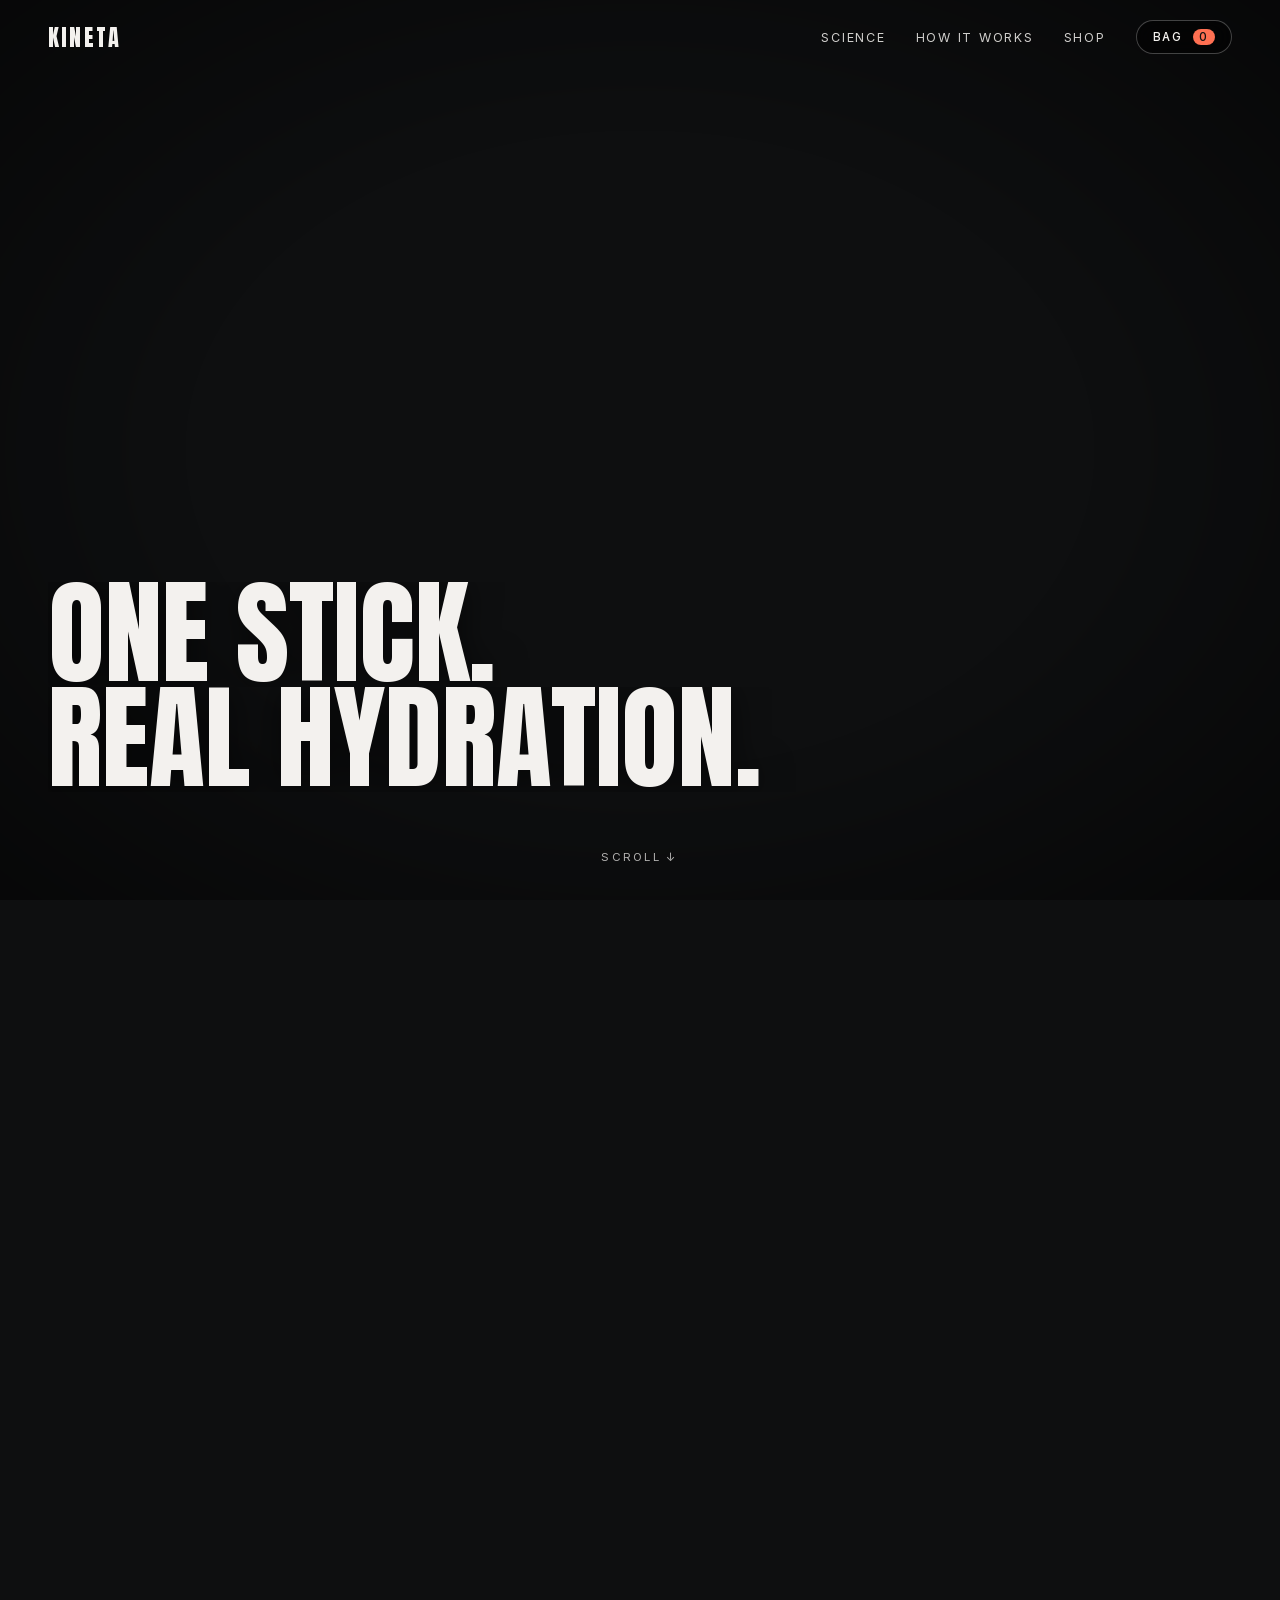
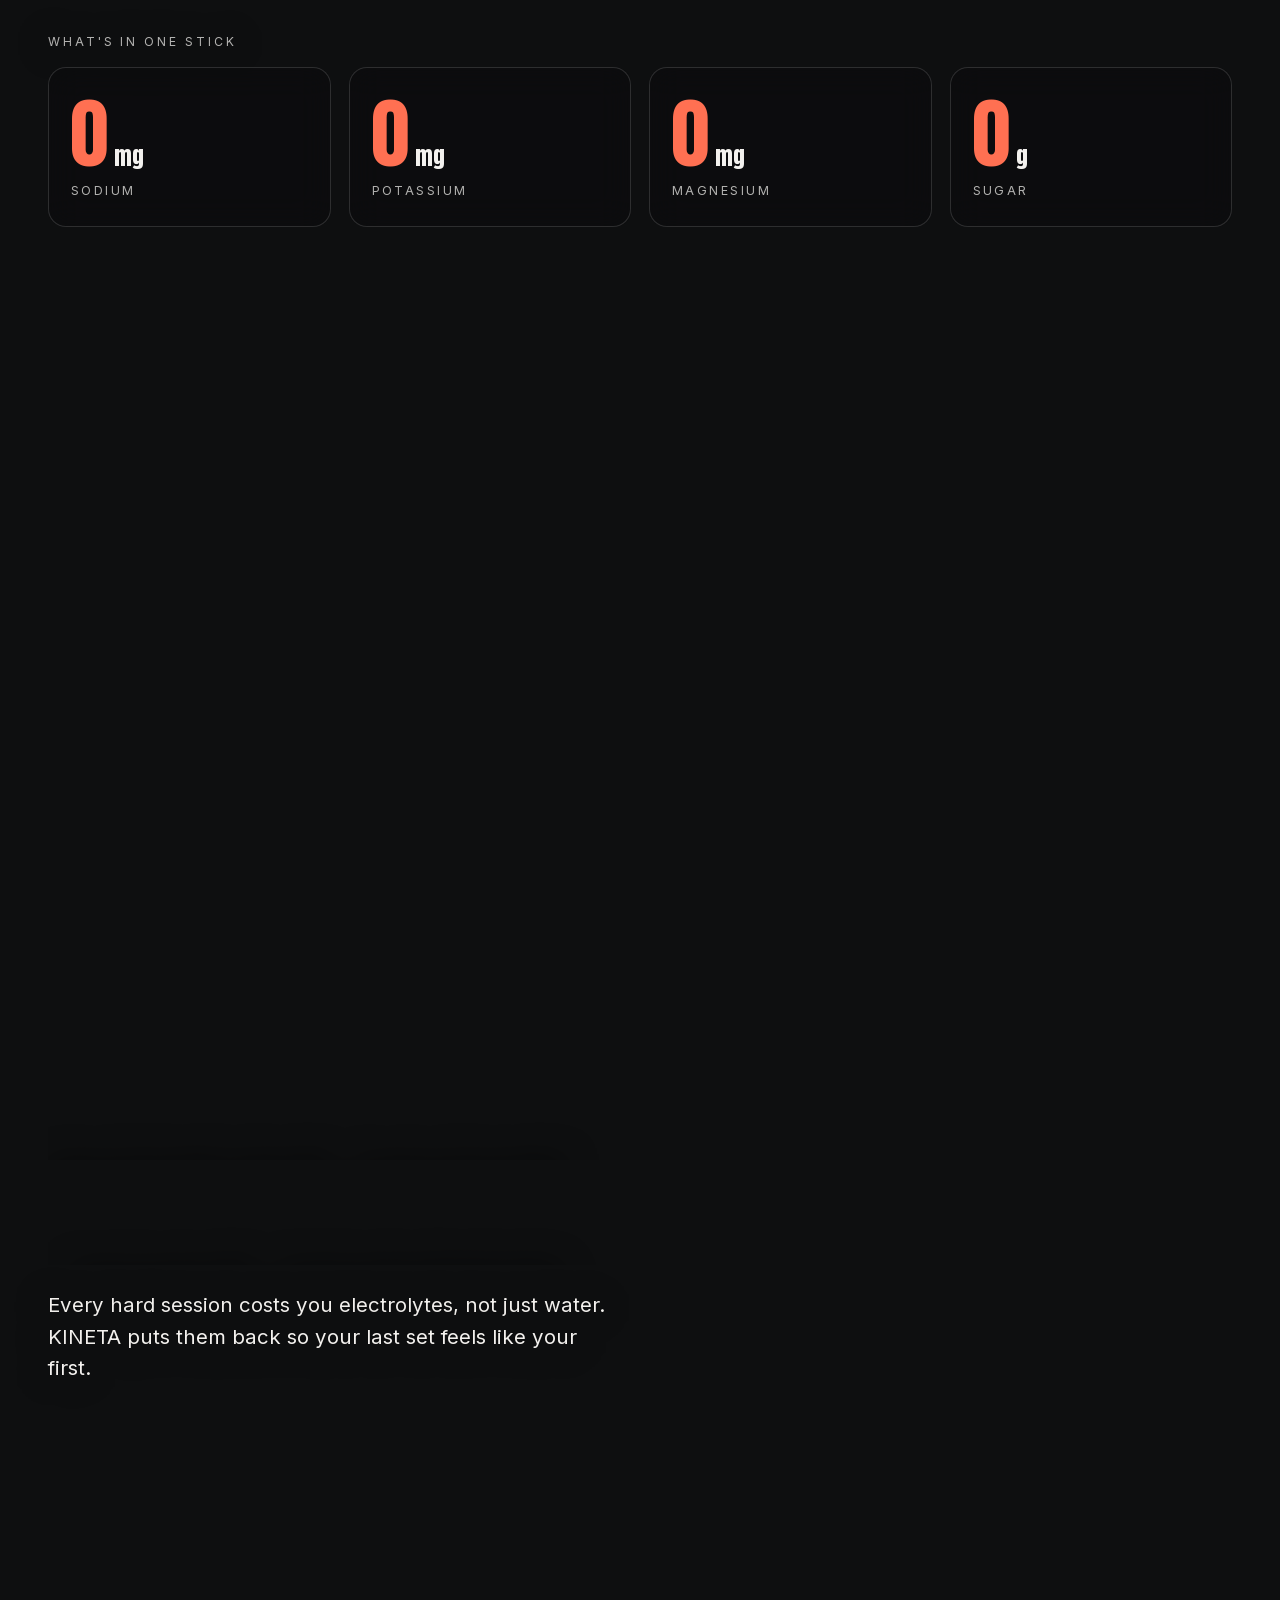
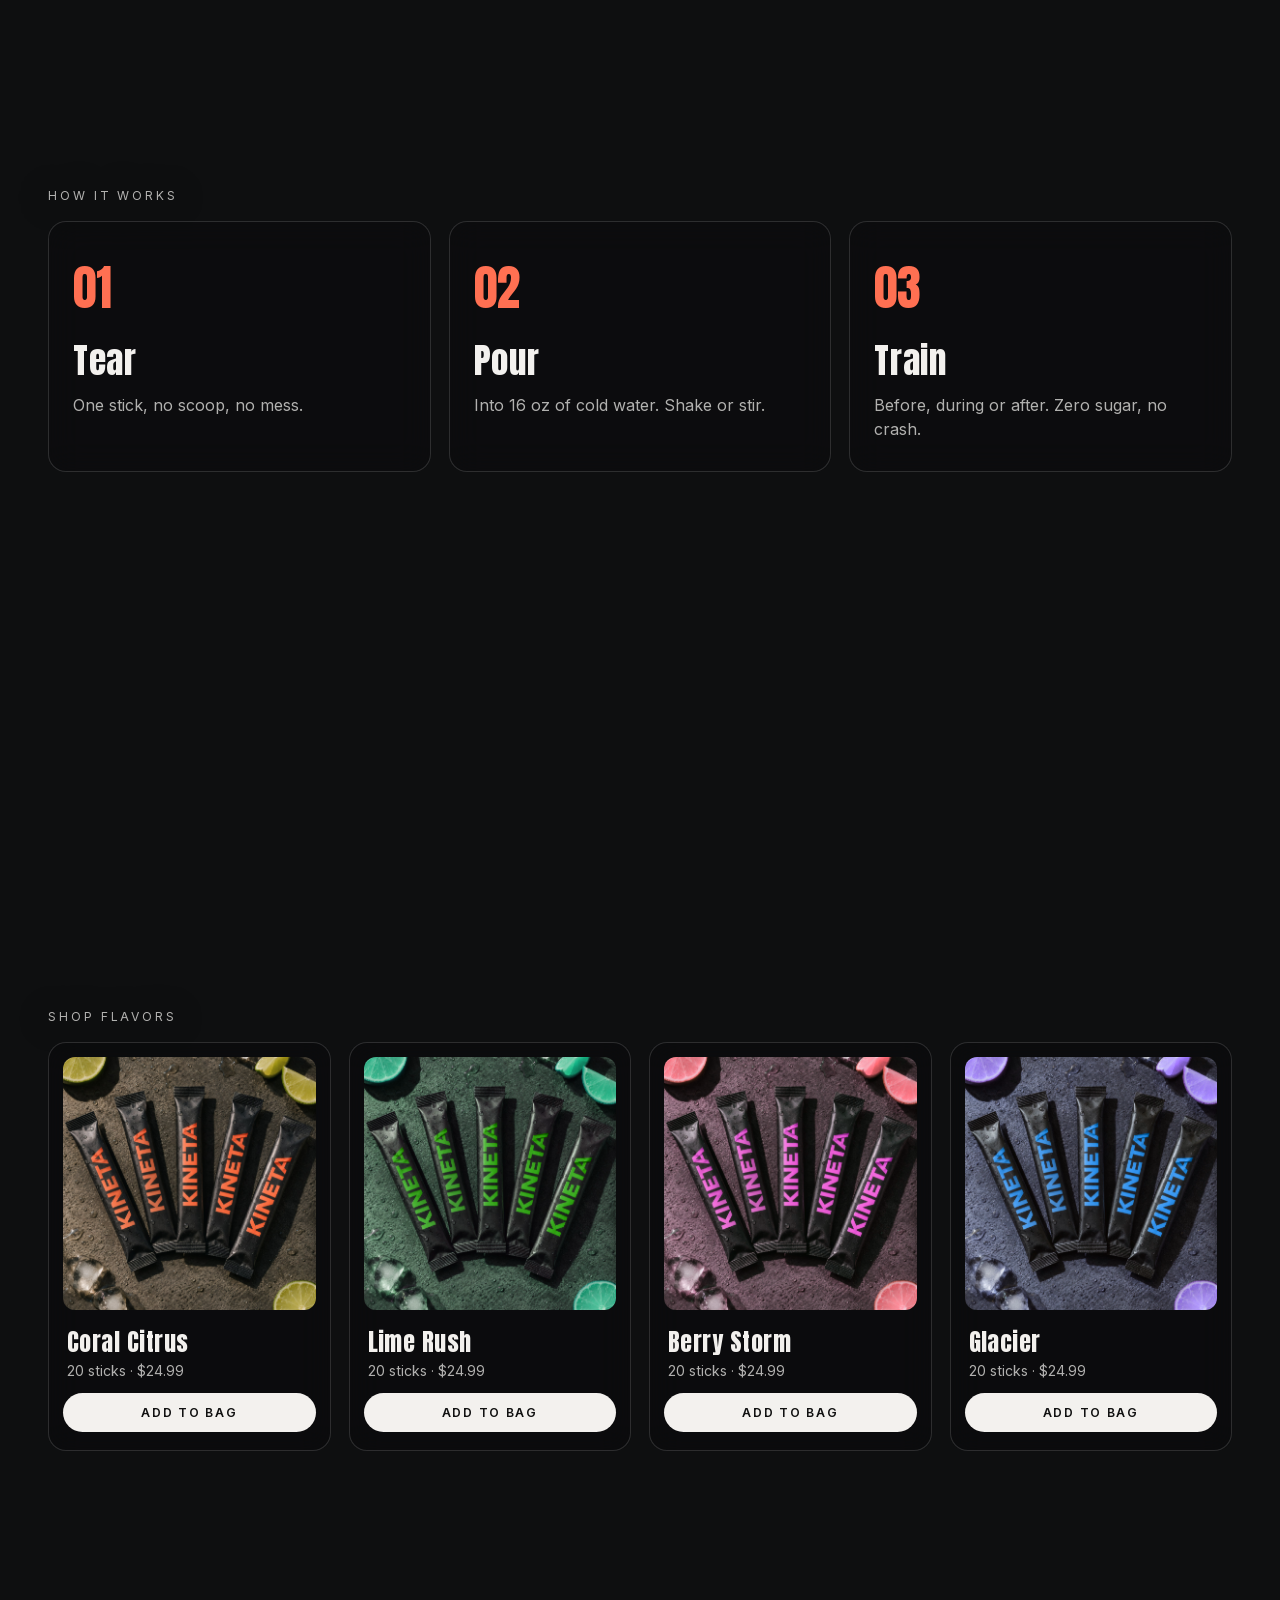
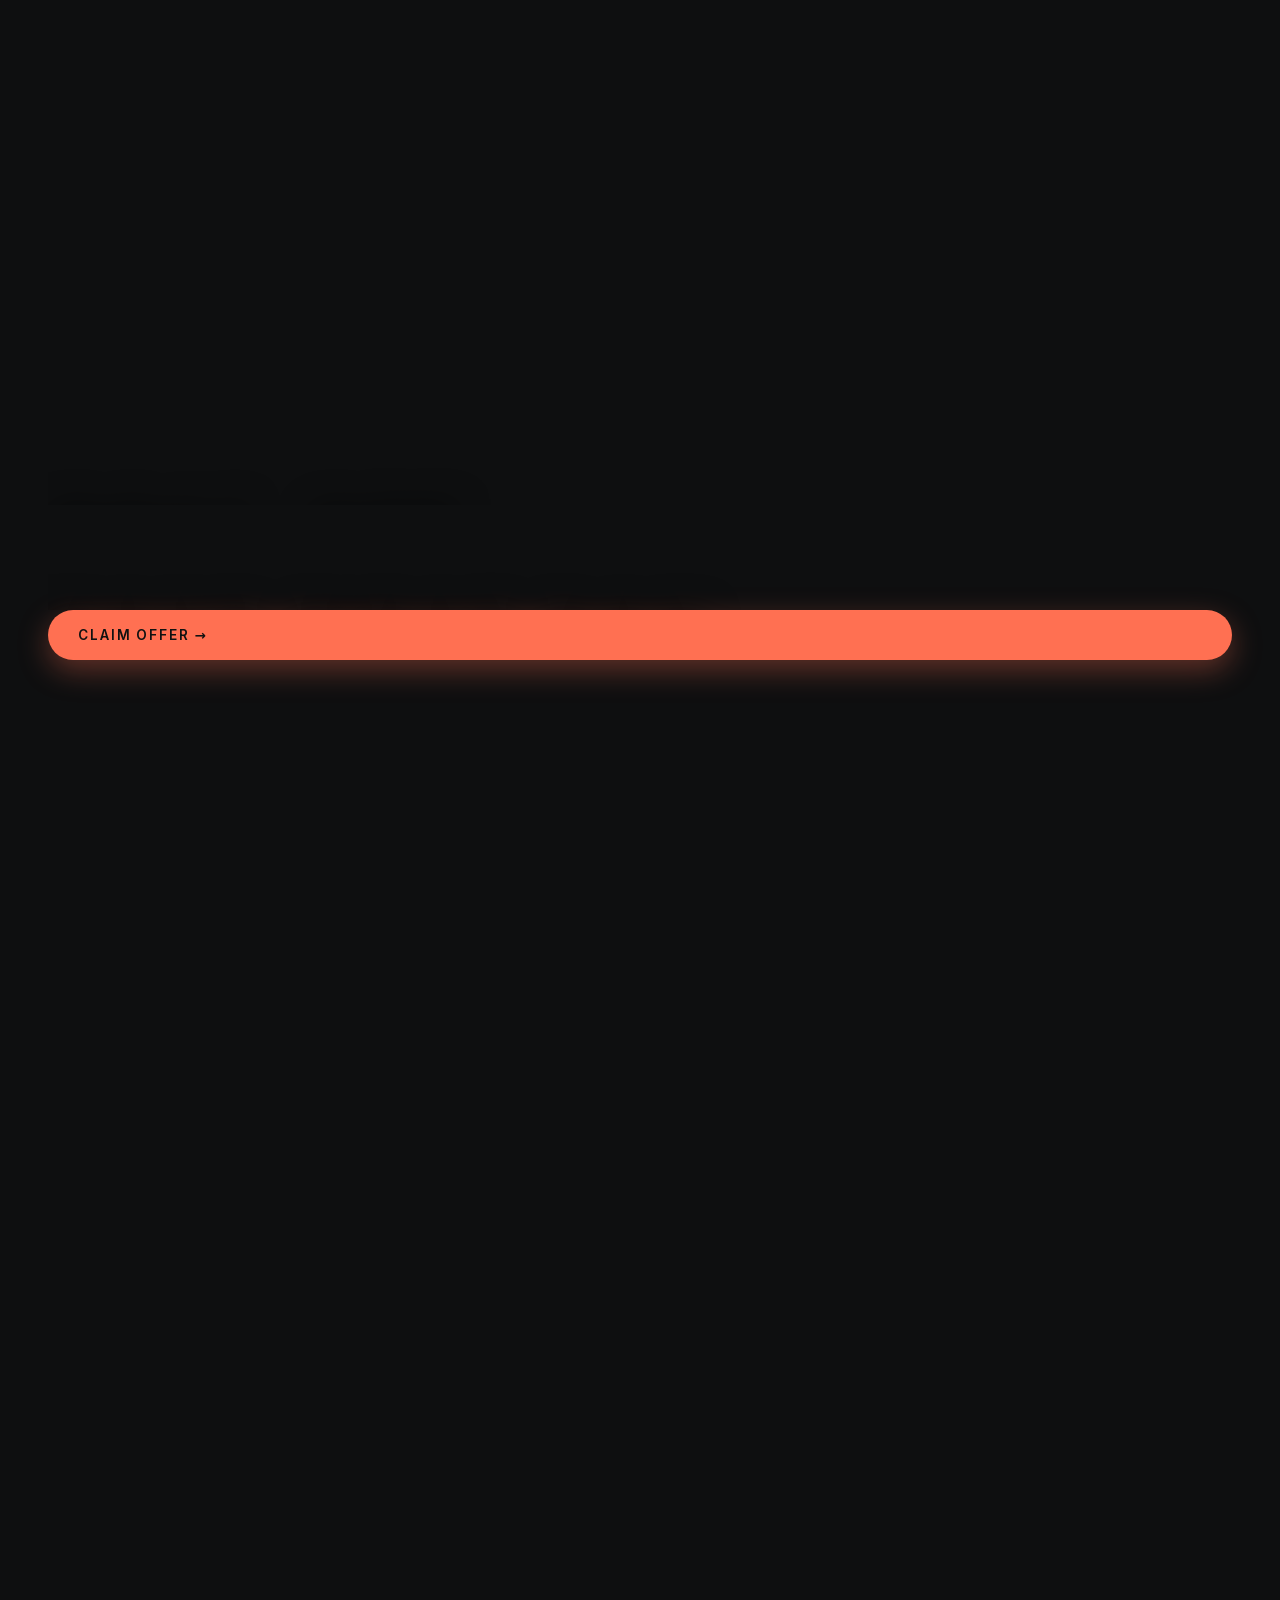
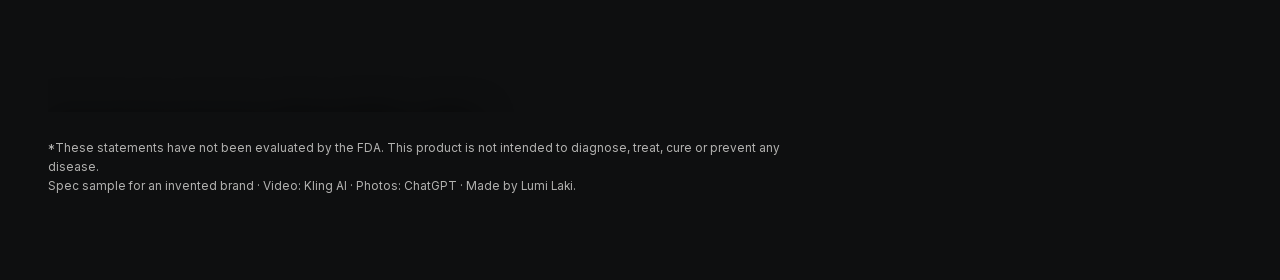
==== kineta/index.html @ 2005439d "Portafolio Lumi Laki 2026-11-08" ====
<!doctype html>
<html lang="en">
<head>
<meta charset="utf-8">
<meta name="viewport" content="width=device-width, initial-scale=1">
<title>KINETA · Electrolyte Drink Mix · Zero Sugar</title>
<meta name="description" content="KINETA electrolyte drink mix: sodium, potassium and magnesium, zero sugar. Spec landing page for an invented brand.">
<meta name="theme-color" content="#0e0f10">
<link rel="stylesheet" href="css/fonts.css">
<link rel="stylesheet" href="css/k.css?v=7">
</head>
<body>
<div id="intro"><div class="logo-rev"><span>KINETA</span></div></div>
<canvas id="fondo" aria-hidden="true"></canvas>
<canvas id="polvo" aria-hidden="true"></canvas>
<video id="vid" src="video/pour-scrub-hd.mp4" muted playsinline preload="auto" aria-hidden="true"></video>
<div id="grano" aria-hidden="true"></div><div id="vineta" aria-hidden="true"></div>
<header class="nav"><a class="marca" href="#top">KINETA</a>
  <nav><a href="#science">Science</a><a href="#how">How it works</a><a href="#shop">Shop</a>
    <button type="button" class="bolsa" aria-label="Bag">Bag <span id="nb">0</span></button></nav></header>
<main>
  <section class="hero" id="top" data-video>
    <div class="pin">
      <div class="st" data-de="0" data-a=".38"><p class="k">Electrolyte drink mix · Zero sugar</p><h1 class="gig"><span class="ln"><span>STOP DRINKING</span></span><span class="ln acc"><span>PLAIN WATER</span></span></h1></div>
      <div class="st" data-de=".42" data-a=".78"><h2 class="gig m"><span class="ln"><span>ONE STICK.</span></span><span class="ln"><span>REAL HYDRATION.</span></span></h2></div>
      <div class="st" data-de=".82" data-a="1.01"><p class="lede">Sodium, potassium and magnesium to replace what you sweat out. Mixes in seconds.</p><a class="boton" href="#shop">Shop now →</a></div>
      <div class="scroll">Scroll ↓</div>
    </div>
  </section>
  <section class="plano" id="science" data-bg="img/k_glass.jpg" data-pos="right" data-fx="0.45" data-fy="0.45">
    <p class="k rev">What's in one stick</p>
    <div class="cifras">
      <div class="cifra rev"><b data-n="500">0</b><span>mg</span><i>Sodium</i></div>
      <div class="cifra rev"><b data-n="200">0</b><span>mg</span><i>Potassium</i></div>
      <div class="cifra rev"><b data-n="60">0</b><span>mg</span><i>Magnesium</i></div>
      <div class="cifra rev"><b data-n="0">0</b><span>g</span><i>Sugar</i></div>
    </div></section>
  <section class="plano abajo" data-bg="img/k_sweat.jpg" data-pos="right" data-fx="0.6" data-fy="0.45">
    <h2 class="gig m rev"><span class="ln"><span>SWEAT ISN'T</span></span><span class="ln acc"><span>JUST WATER</span></span></h2>
    <p class="lede rev">Every hard session costs you electrolytes, not just water. KINETA puts them back so your last set feels like your first.</p></section>
  <section class="plano" id="how" data-bg="img/k_gym.jpg" data-pos="right" data-fx="0.5" data-fy="0.62">
    <p class="k rev">How it works</p>
    <ol class="pasos"><li class="rev"><b>01</b><h3>Tear</h3><p>One stick, no scoop, no mess.</p></li>
      <li class="rev"><b>02</b><h3>Pour</h3><p>Into 16 oz of cold water. Shake or stir.</p></li>
      <li class="rev"><b>03</b><h3>Train</h3><p>Before, during or after. Zero sugar, no crash.</p></li></ol></section>
  <section class="plano" id="shop" data-bg="img/k_sticks.jpg" data-pos="center" data-fx="0.5" data-fy="0.5">
    <p class="k rev">Shop flavors</p>
    <div class="grid">
      <article class="card rev" style="--h:0deg"><div class="ph"><img src="img/k_sticks.jpg" alt="KINETA Coral Citrus sticks"></div><h3>Coral Citrus</h3><p>20 sticks · $24.99</p><button type="button" class="add">Add to bag</button></article>
      <article class="card rev" style="--h:95deg"><div class="ph"><img src="img/k_sticks.jpg" alt="KINETA Lime Rush sticks"></div><h3>Lime Rush</h3><p>20 sticks · $24.99</p><button type="button" class="add">Add to bag</button></article>
      <article class="card rev" style="--h:290deg"><div class="ph"><img src="img/k_sticks.jpg" alt="KINETA Berry Storm sticks"></div><h3>Berry Storm</h3><p>20 sticks · $24.99</p><button type="button" class="add">Add to bag</button></article>
      <article class="card rev" style="--h:200deg"><div class="ph"><img src="img/k_sticks.jpg" alt="KINETA Glacier sticks"></div><h3>Glacier</h3><p>20 sticks · $24.99</p><button type="button" class="add">Add to bag</button></article>
    </div></section>
  <section class="plano" data-bg="img/k_track.jpg" data-pos="right" data-fx="0.56" data-fy="0.62">
    <h2 class="gig m rev"><span class="ln"><span>20% OFF</span></span><span class="ln acc"><span>YOUR FIRST BOX</span></span></h2>
    <a class="boton rev" href="#shop">Claim offer →</a></section>
  <footer class="plano abajo" data-bg="img/k_shoes.jpg" data-pos="right" data-fx="0.62" data-fy="0.55">
    <h2 class="gig rev"><span class="ln"><span>KINETA</span></span></h2>
    <p class="legal">*These statements have not been evaluated by the FDA. This product is not intended to diagnose, treat, cure or prevent any disease.<br>Spec sample for an invented brand · Video: Kling AI · Photos: ChatGPT · Made by Lumi Laki.</p></footer>
</main>
<script src="js/k.js?v=9"></script>
<script>
/* dentro del portafolio: al llegar al final (o al inicio) el scroll sigue en la página principal */
if (window.parent !== window) addEventListener('wheel', e => {
  const fin = innerHeight + scrollY >= document.documentElement.scrollHeight - 2, ini = scrollY <= 0;
  if ((e.deltaY > 0 && fin) || (e.deltaY < 0 && ini)) parent.postMessage({kineta: 'scroll', dy: e.deltaY}, '*');
}, {passive: true});
</script>
</body>
</html>
---- kineta/css/fonts.css ----
/* Anton e Inter (SIL Open Font License 1.1), servidas desde esta misma página: sin peticiones a Google */
@font-face {
  font-family: 'Anton';
  font-style: normal;
  font-weight: 400;
  font-display: swap;
  src: url(../fonts/anton-400-latin-ext.woff2) format('woff2');
  unicode-range: U+0100-02BA, U+02BD-02C5, U+02C7-02CC, U+02CE-02D7, U+02DD-02FF, U+0304, U+0308, U+0329, U+1D00-1DBF, U+1E00-1E9F, U+1EF2-1EFF, U+2020, U+20A0-20AB, U+20AD-20C4, U+2113, U+2C60-2C7F, U+A720-A7FF;
}
@font-face {
  font-family: 'Anton';
  font-style: normal;
  font-weight: 400;
  font-display: swap;
  src: url(../fonts/anton-400-latin.woff2) format('woff2');
  unicode-range: U+0000-00FF, U+0131, U+0152-0153, U+02BB-02BC, U+02C6, U+02DA, U+02DC, U+0304, U+0308, U+0329, U+2000-206F, U+20AC, U+2122, U+2191, U+2193, U+2212, U+2215, U+FEFF, U+FFFD;
}
@font-face {
  font-family: 'Inter';
  font-style: normal;
  font-weight: 300;
  font-display: swap;
  src: url(../fonts/inter-300-latin-ext.woff2) format('woff2');
  unicode-range: U+0100-02BA, U+02BD-02C5, U+02C7-02CC, U+02CE-02D7, U+02DD-02FF, U+0304, U+0308, U+0329, U+1D00-1DBF, U+1E00-1E9F, U+1EF2-1EFF, U+2020, U+20A0-20AB, U+20AD-20C4, U+2113, U+2C60-2C7F, U+A720-A7FF;
}
@font-face {
  font-family: 'Inter';
  font-style: normal;
  font-weight: 300;
  font-display: swap;
  src: url(../fonts/inter-300-latin.woff2) format('woff2');
  unicode-range: U+0000-00FF, U+0131, U+0152-0153, U+02BB-02BC, U+02C6, U+02DA, U+02DC, U+0304, U+0308, U+0329, U+2000-206F, U+20AC, U+2122, U+2191, U+2193, U+2212, U+2215, U+FEFF, U+FFFD;
}
@font-face {
  font-family: 'Inter';
  font-style: normal;
  font-weight: 400;
  font-display: swap;
  src: url(../fonts/inter-400-latin-ext.woff2) format('woff2');
  unicode-range: U+0100-02BA, U+02BD-02C5, U+02C7-02CC, U+02CE-02D7, U+02DD-02FF, U+0304, U+0308, U+0329, U+1D00-1DBF, U+1E00-1E9F, U+1EF2-1EFF, U+2020, U+20A0-20AB, U+20AD-20C4, U+2113, U+2C60-2C7F, U+A720-A7FF;
}
@font-face {
  font-family: 'Inter';
  font-style: normal;
  font-weight: 400;
  font-display: swap;
  src: url(../fonts/inter-400-latin.woff2) format('woff2');
  unicode-range: U+0000-00FF, U+0131, U+0152-0153, U+02BB-02BC, U+02C6, U+02DA, U+02DC, U+0304, U+0308, U+0329, U+2000-206F, U+20AC, U+2122, U+2191, U+2193, U+2212, U+2215, U+FEFF, U+FFFD;
}
@font-face {
  font-family: 'Inter';
  font-style: normal;
  font-weight: 500;
  font-display: swap;
  src: url(../fonts/inter-500-latin-ext.woff2) format('woff2');
  unicode-range: U+0100-02BA, U+02BD-02C5, U+02C7-02CC, U+02CE-02D7, U+02DD-02FF, U+0304, U+0308, U+0329, U+1D00-1DBF, U+1E00-1E9F, U+1EF2-1EFF, U+2020, U+20A0-20AB, U+20AD-20C4, U+2113, U+2C60-2C7F, U+A720-A7FF;
}
@font-face {
  font-family: 'Inter';
  font-style: normal;
  font-weight: 500;
  font-display: swap;
  src: url(../fonts/inter-500-latin.woff2) format('woff2');
  unicode-range: U+0000-00FF, U+0131, U+0152-0153, U+02BB-02BC, U+02C6, U+02DA, U+02DC, U+0304, U+0308, U+0329, U+2000-206F, U+20AC, U+2122, U+2191, U+2193, U+2212, U+2215, U+FEFF, U+FFFD;
}
@font-face {
  font-family: 'Inter';
  font-style: normal;
  font-weight: 600;
  font-display: swap;
  src: url(../fonts/inter-600-latin-ext.woff2) format('woff2');
  unicode-range: U+0100-02BA, U+02BD-02C5, U+02C7-02CC, U+02CE-02D7, U+02DD-02FF, U+0304, U+0308, U+0329, U+1D00-1DBF, U+1E00-1E9F, U+1EF2-1EFF, U+2020, U+20A0-20AB, U+20AD-20C4, U+2113, U+2C60-2C7F, U+A720-A7FF;
}
@font-face {
  font-family: 'Inter';
  font-style: normal;
  font-weight: 600;
  font-display: swap;
  src: url(../fonts/inter-600-latin.woff2) format('woff2');
  unicode-range: U+0000-00FF, U+0131, U+0152-0153, U+02BB-02BC, U+02C6, U+02DA, U+02DC, U+0304, U+0308, U+0329, U+2000-206F, U+20AC, U+2122, U+2191, U+2193, U+2212, U+2215, U+FEFF, U+FFFD;
}
---- kineta/css/k.css ----
:root{--t:#f3f1ee;--t2:rgba(243,241,238,.72);--acc:#ff7052;--sh:0 2px 34px rgba(0,0,0,.6)}
*{box-sizing:border-box}html{scroll-snap-type:y proximity}
body{margin:0;background:#0e0f10;color:var(--t);font-family:Inter,system-ui,sans-serif;-webkit-font-smoothing:antialiased}
#fondo,#vid{position:fixed;inset:0;width:100vw;height:100vh;z-index:0}
#vid{object-fit:cover;z-index:1;transition:opacity .2s linear}
#polvo{position:fixed;inset:0;width:100vw;height:100vh;z-index:2;visibility:hidden;pointer-events:none}
#grano{position:fixed;inset:-50%;z-index:2;pointer-events:none;opacity:.06;mix-blend-mode:overlay;animation:gr .5s steps(4) infinite}
@keyframes gr{25%{transform:translate(-3%,2%)}50%{transform:translate(2%,-3%)}75%{transform:translate(-2%,-1%)}}
#vineta{position:fixed;inset:0;z-index:2;pointer-events:none;background:radial-gradient(ellipse at center,transparent 50%,rgba(0,0,0,.5) 100%)}
main,.nav{position:relative;z-index:3}
a{color:inherit}
.nav{position:fixed;top:0;left:0;right:0;display:flex;justify-content:space-between;align-items:center;padding:20px clamp(18px,4vw,48px);z-index:10}
.marca{font-family:Anton,sans-serif;font-size:1.4rem;letter-spacing:.1em;text-decoration:none}
.nav nav{display:flex;gap:clamp(14px,2.4vw,30px);align-items:center;font-size:.78rem;letter-spacing:.14em;text-transform:uppercase}
.nav nav a{text-decoration:none;opacity:.85}.nav nav a:hover{opacity:1}
.bolsa{background:rgba(0,0,0,.45);backdrop-filter:blur(12px);-webkit-backdrop-filter:blur(12px);color:var(--t);border:1px solid rgba(255,255,255,.25);border-radius:30px;padding:8px 16px;font:500 .74rem Inter,sans-serif;letter-spacing:.14em;text-transform:uppercase;cursor:pointer}
.bolsa span{display:inline-block;min-width:1.4em;margin-left:6px;background:var(--acc);color:#111;border-radius:20px;padding:1px 6px;transition:transform .4s}
.bolsa.pop span{transform:scale(1.35)}
.gig{font-family:Anton,sans-serif;font-weight:400;line-height:.88;margin:0;font-size:clamp(4rem,14vw,14rem);text-shadow:var(--sh)}
.gig.m{font-size:clamp(3rem,9vw,9rem)}
.gig .ln{display:block;overflow:hidden;padding-bottom:.03em}.gig .ln>span{display:block;transform:translateY(105%);transition:transform 1.2s cubic-bezier(.16,.84,.24,1)}
.gig .ln:nth-child(2)>span{transition-delay:.12s}
.on .gig .ln>span,.gig.on .ln>span{transform:none}
.acc{color:var(--acc)}
.k{font-size:.76rem;letter-spacing:.24em;text-transform:uppercase;color:var(--t2);margin:0 0 18px;text-shadow:var(--sh)}
.lede{font-size:clamp(1.05rem,1.6vw,1.35rem);line-height:1.55;max-width:560px;margin:24px 0;text-shadow:var(--sh)}
.boton{display:inline-block;text-decoration:none;font-weight:600;font-size:.84rem;letter-spacing:.14em;text-transform:uppercase;padding:17px 30px;border-radius:40px;background:var(--acc);color:#111;transition:transform .35s,box-shadow .35s;box-shadow:0 10px 30px rgba(255,112,82,.35)}
.boton:hover{transform:translateY(-3px);box-shadow:0 16px 40px rgba(255,112,82,.5)}
.hero{height:320vh;position:relative}
.pin{position:sticky;top:0;height:100vh;padding:0 clamp(18px,4vw,48px)}
.st{position:absolute;left:clamp(18px,4vw,48px);right:clamp(18px,4vw,48px);bottom:12vh;opacity:0;transition:opacity .6s}
.st.on{opacity:1}
.scroll{position:absolute;bottom:4vh;left:50%;transform:translateX(-50%);font-size:.72rem;letter-spacing:.2em;text-transform:uppercase;color:var(--t2);animation:b 2s ease-in-out infinite}
@keyframes b{50%{transform:translate(-50%,7px)}}
.plano{position:relative;min-height:100vh;padding:14vh clamp(18px,4vw,48px);display:flex;flex-direction:column;justify-content:center;scroll-snap-align:start}
.plano.abajo{justify-content:flex-end;padding-bottom:8vh}
.rev{opacity:0;transform:translateY(40px);transition:opacity 1.1s ease,transform 1.3s cubic-bezier(.16,.84,.24,1)}
.rev.on{opacity:1;transform:none}.gig.rev{opacity:1;transform:none}
.cifras{display:grid;grid-template-columns:repeat(4,1fr);gap:18px}
.cifra{background:rgba(10,10,12,.5);backdrop-filter:blur(16px);-webkit-backdrop-filter:blur(16px);border:1px solid rgba(255,255,255,.14);border-radius:18px;padding:28px 22px}
.cifra b{font-family:Anton,sans-serif;font-weight:400;font-size:clamp(3rem,6vw,5.4rem);line-height:1;color:var(--acc)}
.cifra span{font-family:Anton,sans-serif;font-size:1.4rem;margin-left:6px}
.cifra i{display:block;font-style:normal;font-size:.78rem;letter-spacing:.2em;text-transform:uppercase;margin-top:10px;color:var(--t2)}
.pasos{list-style:none;margin:0;padding:0;display:grid;grid-template-columns:repeat(3,1fr);gap:18px}
.pasos li{background:rgba(10,10,12,.5);backdrop-filter:blur(16px);-webkit-backdrop-filter:blur(16px);border:1px solid rgba(255,255,255,.14);border-radius:18px;padding:30px 24px}
.pasos b{font-family:Anton,sans-serif;font-weight:400;font-size:3rem;color:var(--acc)}
.pasos h3{font-family:Anton,sans-serif;font-weight:400;font-size:2.2rem;margin:10px 0 6px;letter-spacing:.02em}
.pasos p{margin:0;color:var(--t2);line-height:1.5}
.pasos li:nth-child(2){transition-delay:.12s}.pasos li:nth-child(3){transition-delay:.24s}
.grid{display:grid;grid-template-columns:repeat(4,1fr);gap:18px}
.card{background:rgba(10,10,12,.55);backdrop-filter:blur(16px);-webkit-backdrop-filter:blur(16px);border:1px solid rgba(255,255,255,.14);border-radius:18px;padding:14px 14px 18px;transition:transform .6s cubic-bezier(.16,.84,.24,1),border-color .4s}
.card:hover{transform:translateY(-8px);border-color:rgba(255,255,255,.4)}
.card .ph{aspect-ratio:1;overflow:hidden;border-radius:12px}
.card img{width:100%;height:100%;object-fit:cover;filter:hue-rotate(var(--h));transition:transform 1.2s cubic-bezier(.16,.84,.24,1)}
.card:hover img{transform:scale(1.08)}
.card h3{font-family:Anton,sans-serif;font-weight:400;font-size:1.5rem;margin:14px 4px 2px;letter-spacing:.02em}
.card p{margin:0 4px 14px;color:var(--t2);font-size:.88rem}
.add{width:100%;background:var(--t);color:#111;border:0;border-radius:30px;padding:12px;font:600 .76rem Inter,sans-serif;letter-spacing:.14em;text-transform:uppercase;cursor:pointer;transition:background .3s}
.add:hover{background:var(--acc)}.add.ok{background:var(--acc)}
.legal{font-size:.74rem;line-height:1.6;color:var(--t2);max-width:760px;margin-top:3vh}
#intro{position:fixed;inset:0;z-index:30;background:#0e0f10;display:grid;place-items:center;transition:opacity 1.1s,visibility 0s 1.1s;animation:introSale .9s ease 2.2s forwards}
@keyframes introSale{to{opacity:0;visibility:hidden}}
#intro.fuera{opacity:0;visibility:hidden;pointer-events:none}
.logo-rev{font-family:Anton,sans-serif;font-size:clamp(3rem,12vw,10rem);letter-spacing:.12em;color:var(--acc);overflow:hidden;line-height:1.05}
.logo-rev span{display:block;animation:subeK 1s cubic-bezier(.16,.84,.24,1) .1s both}
@keyframes subeK{from{transform:translateY(105%)}to{transform:none}}

@media (max-width:820px){.nav nav a{display:none}.cifras,.grid{grid-template-columns:1fr 1fr}.pasos{grid-template-columns:1fr}}
@media (prefers-reduced-motion:reduce){html{scroll-snap-type:none}#grano,.scroll{animation:none}.rev,.st{opacity:1;transform:none}.gig .ln>span{transform:none}}
/* portada: el clip completo a toda la altura en pantallas anchas; su fondo oscuro se funde con la página */
@media (min-aspect-ratio:1/1){#vid{object-fit:contain;object-position:76% 50%;background:#0e0f10}}

/* Kling: video completo en toda pantalla para que su marca de agua siempre se vea (plan gratis, uso no comercial) */
#vid{object-fit:contain!important;background:#0e0f10}
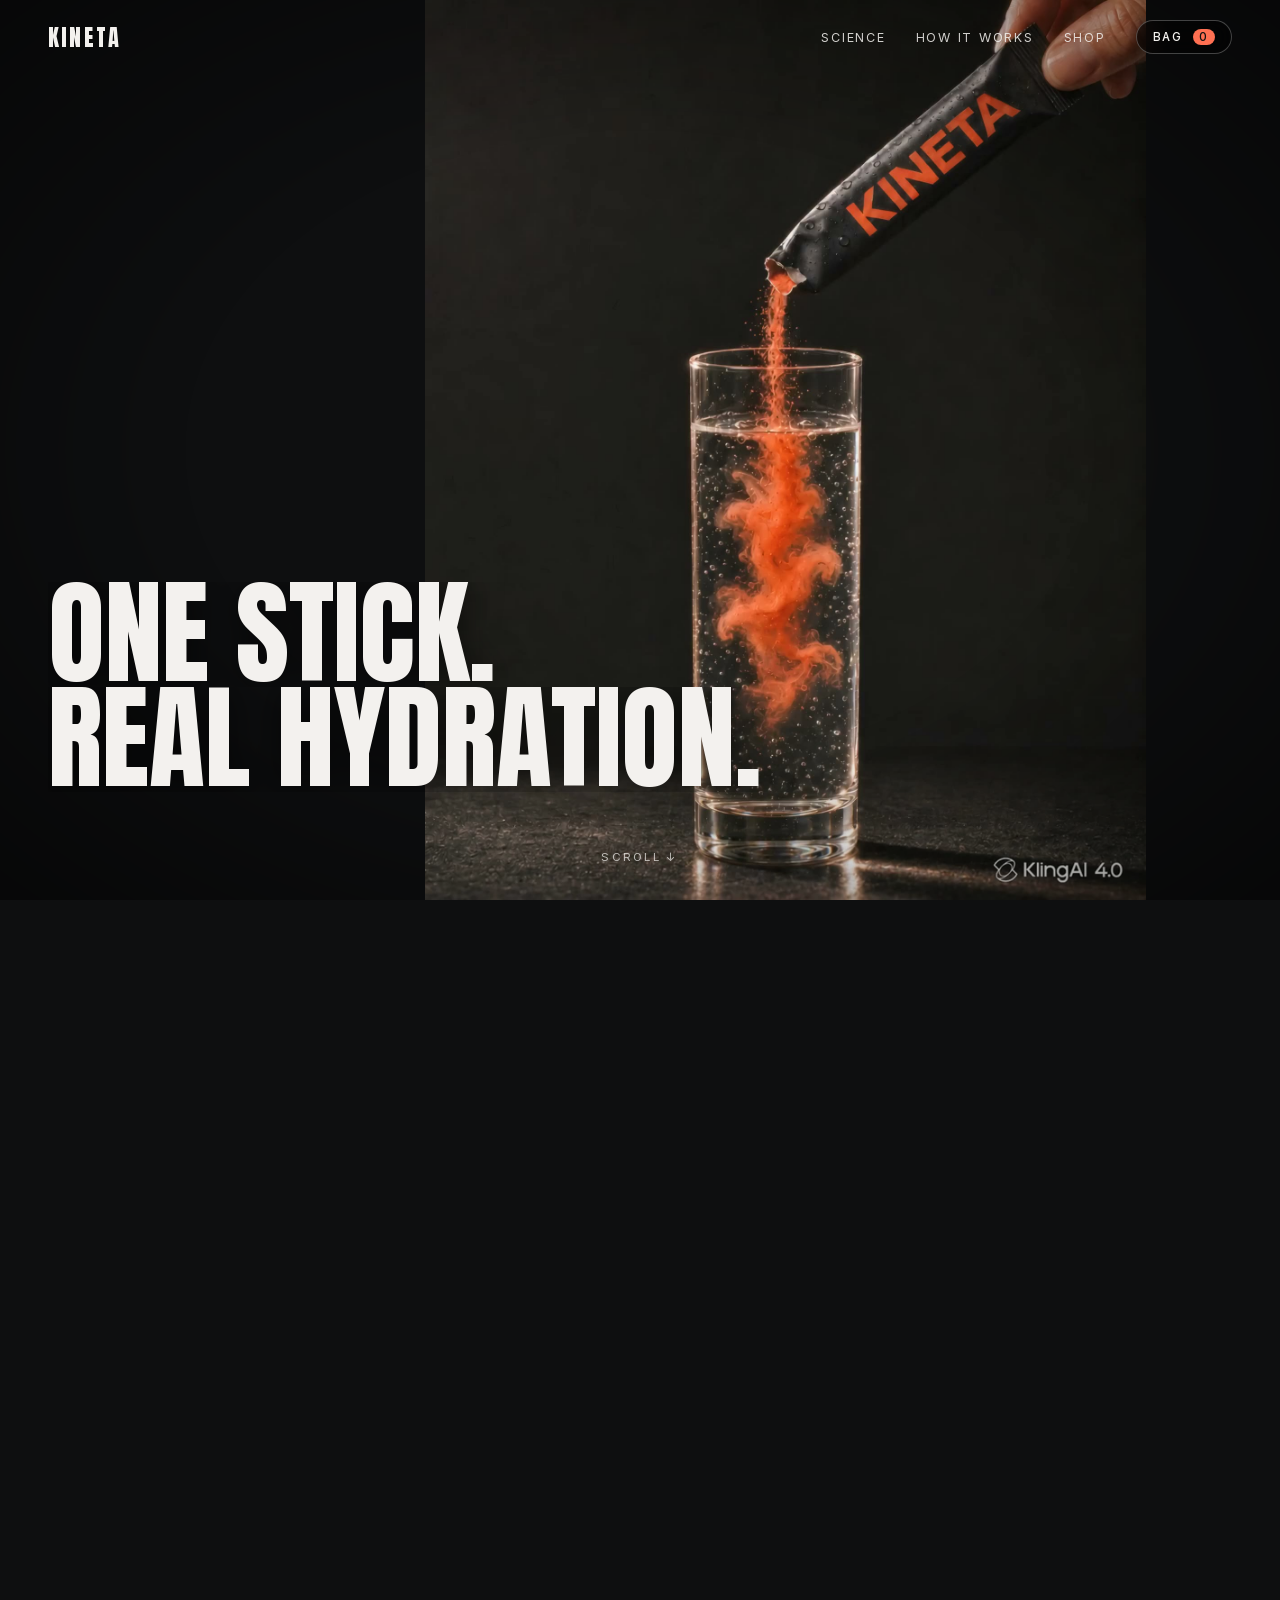
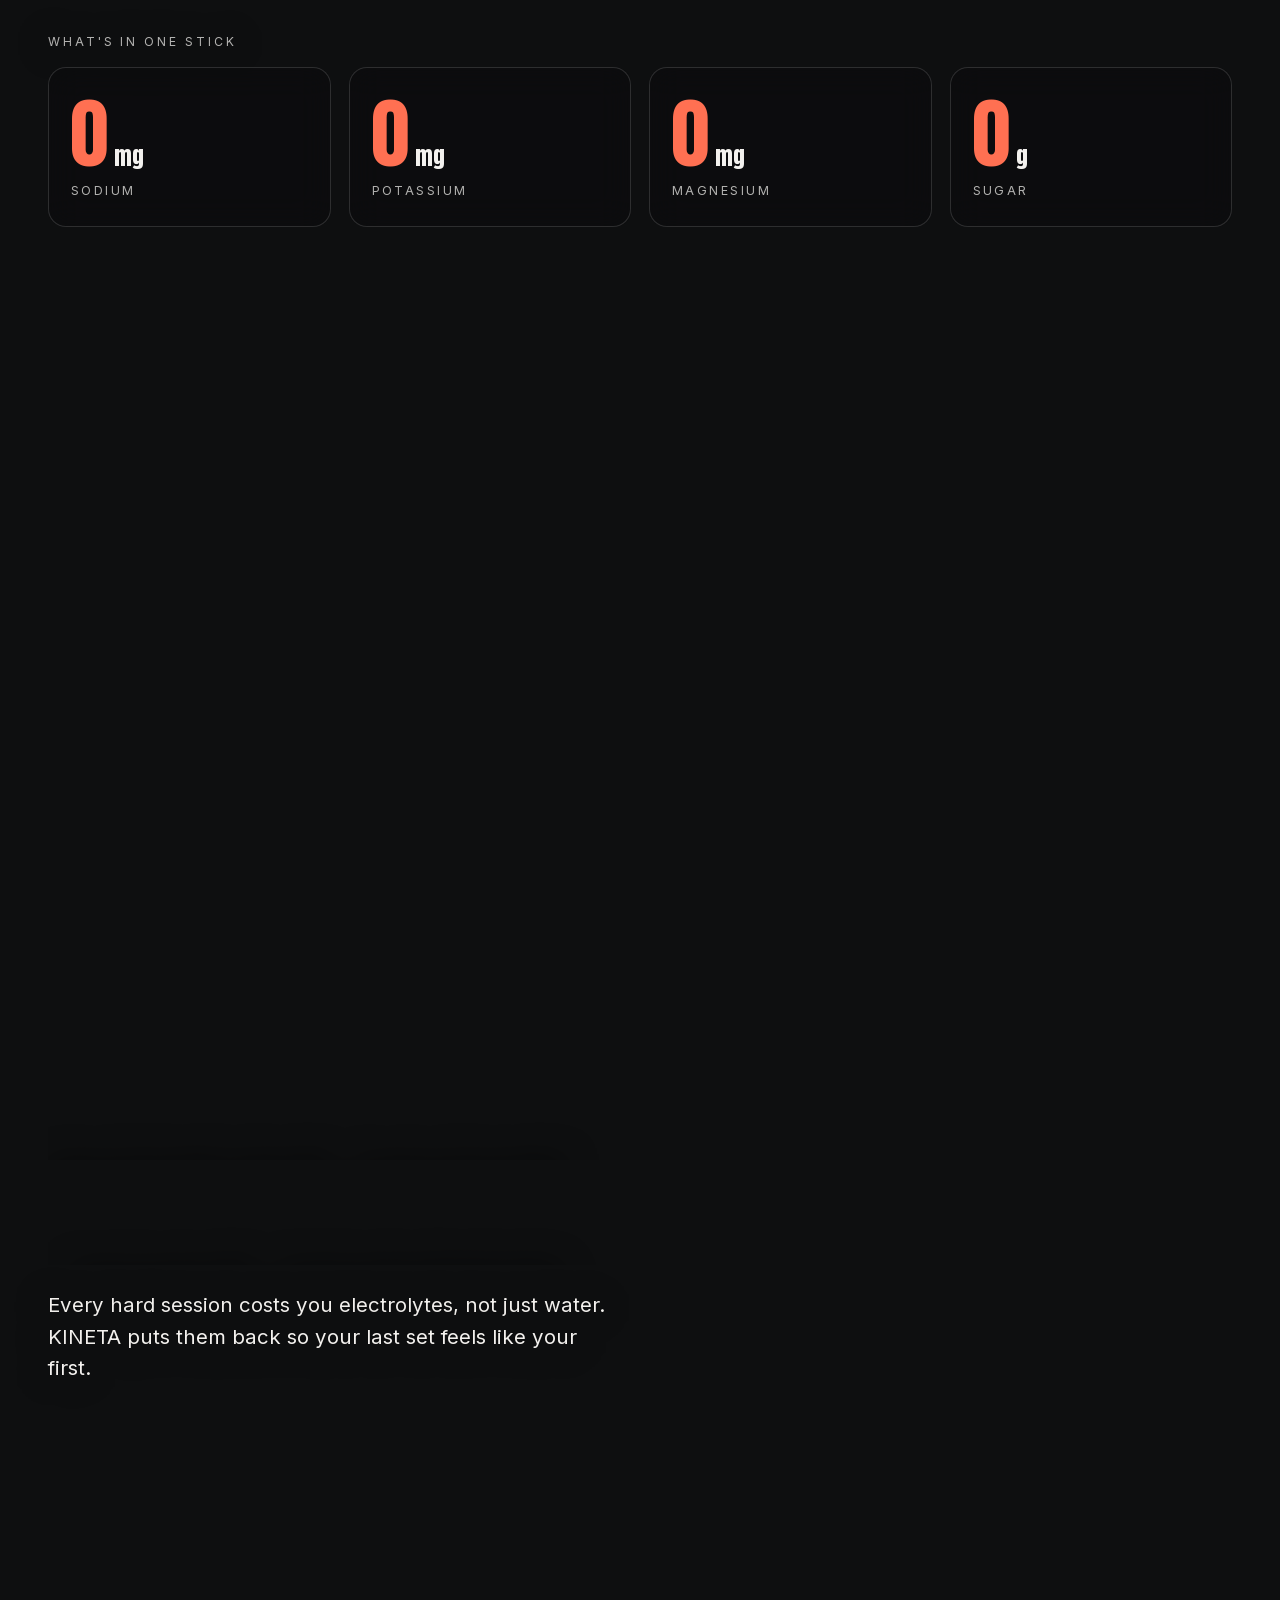
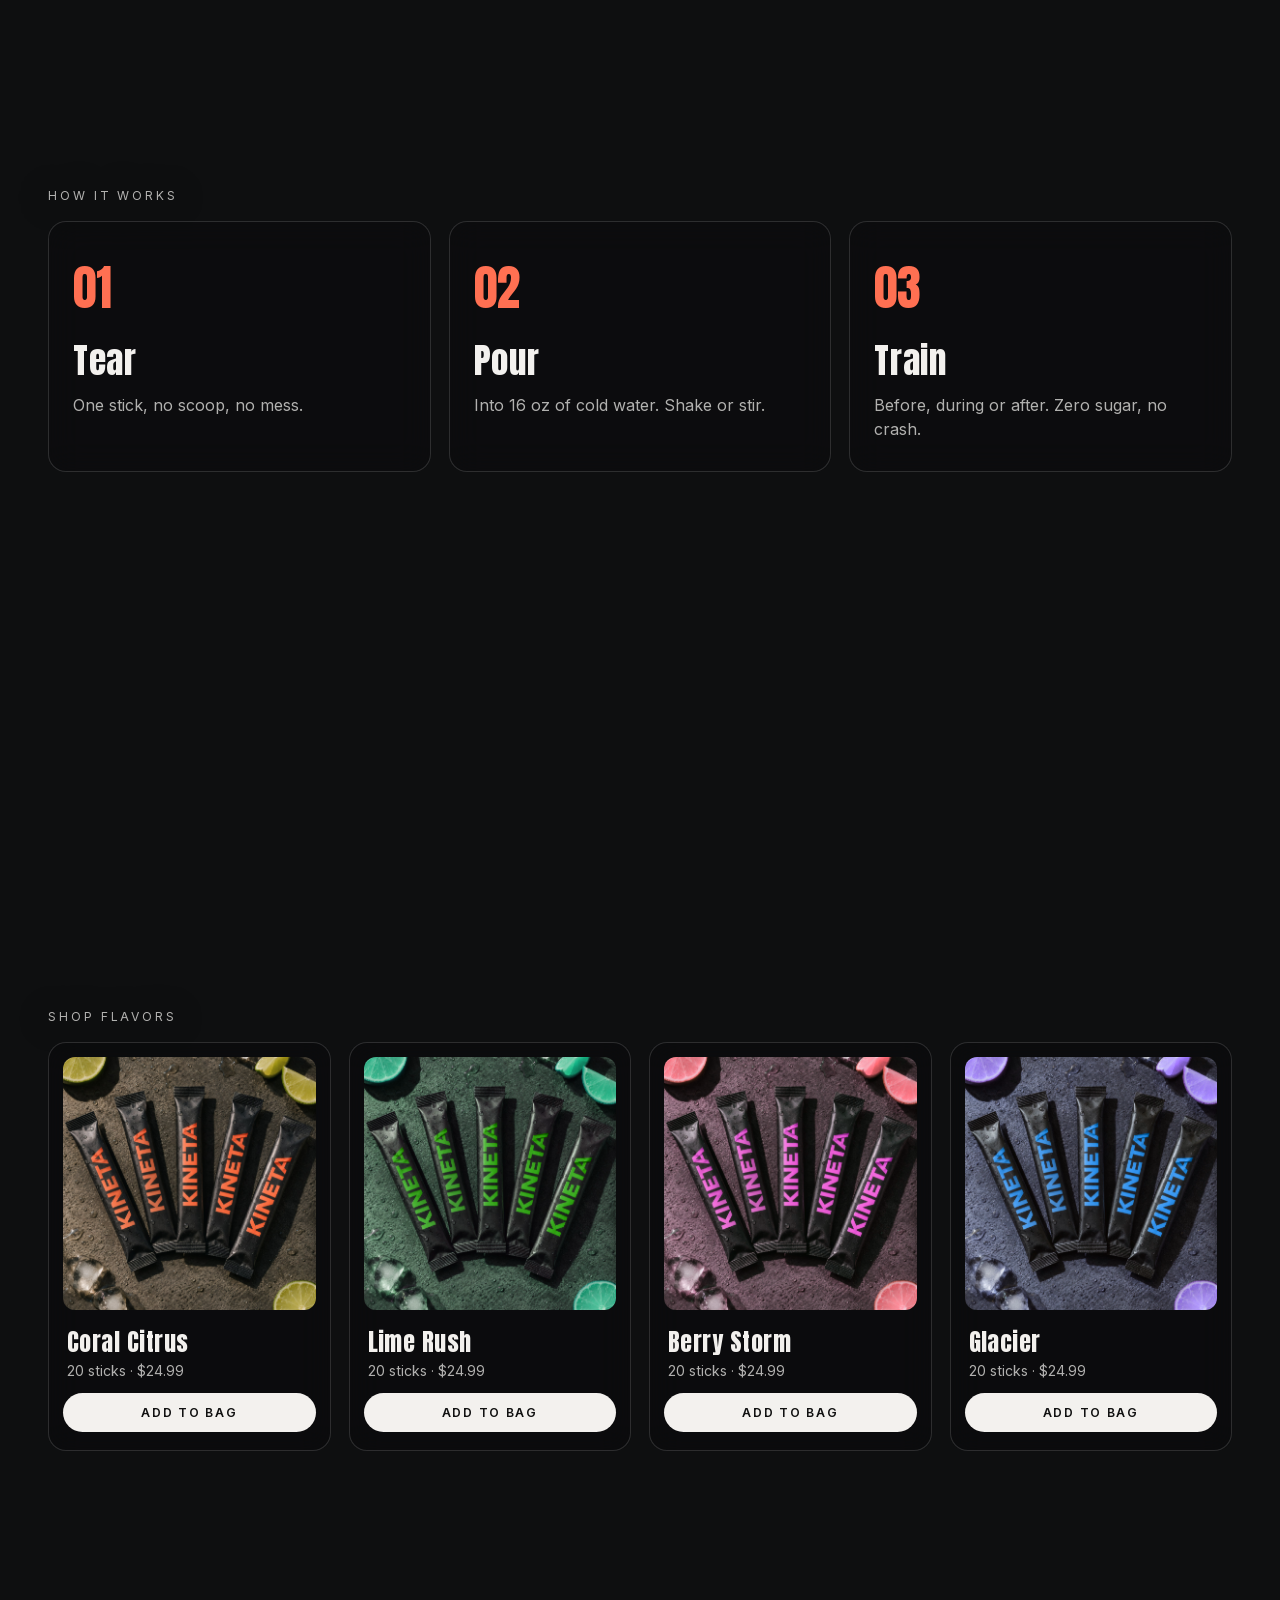
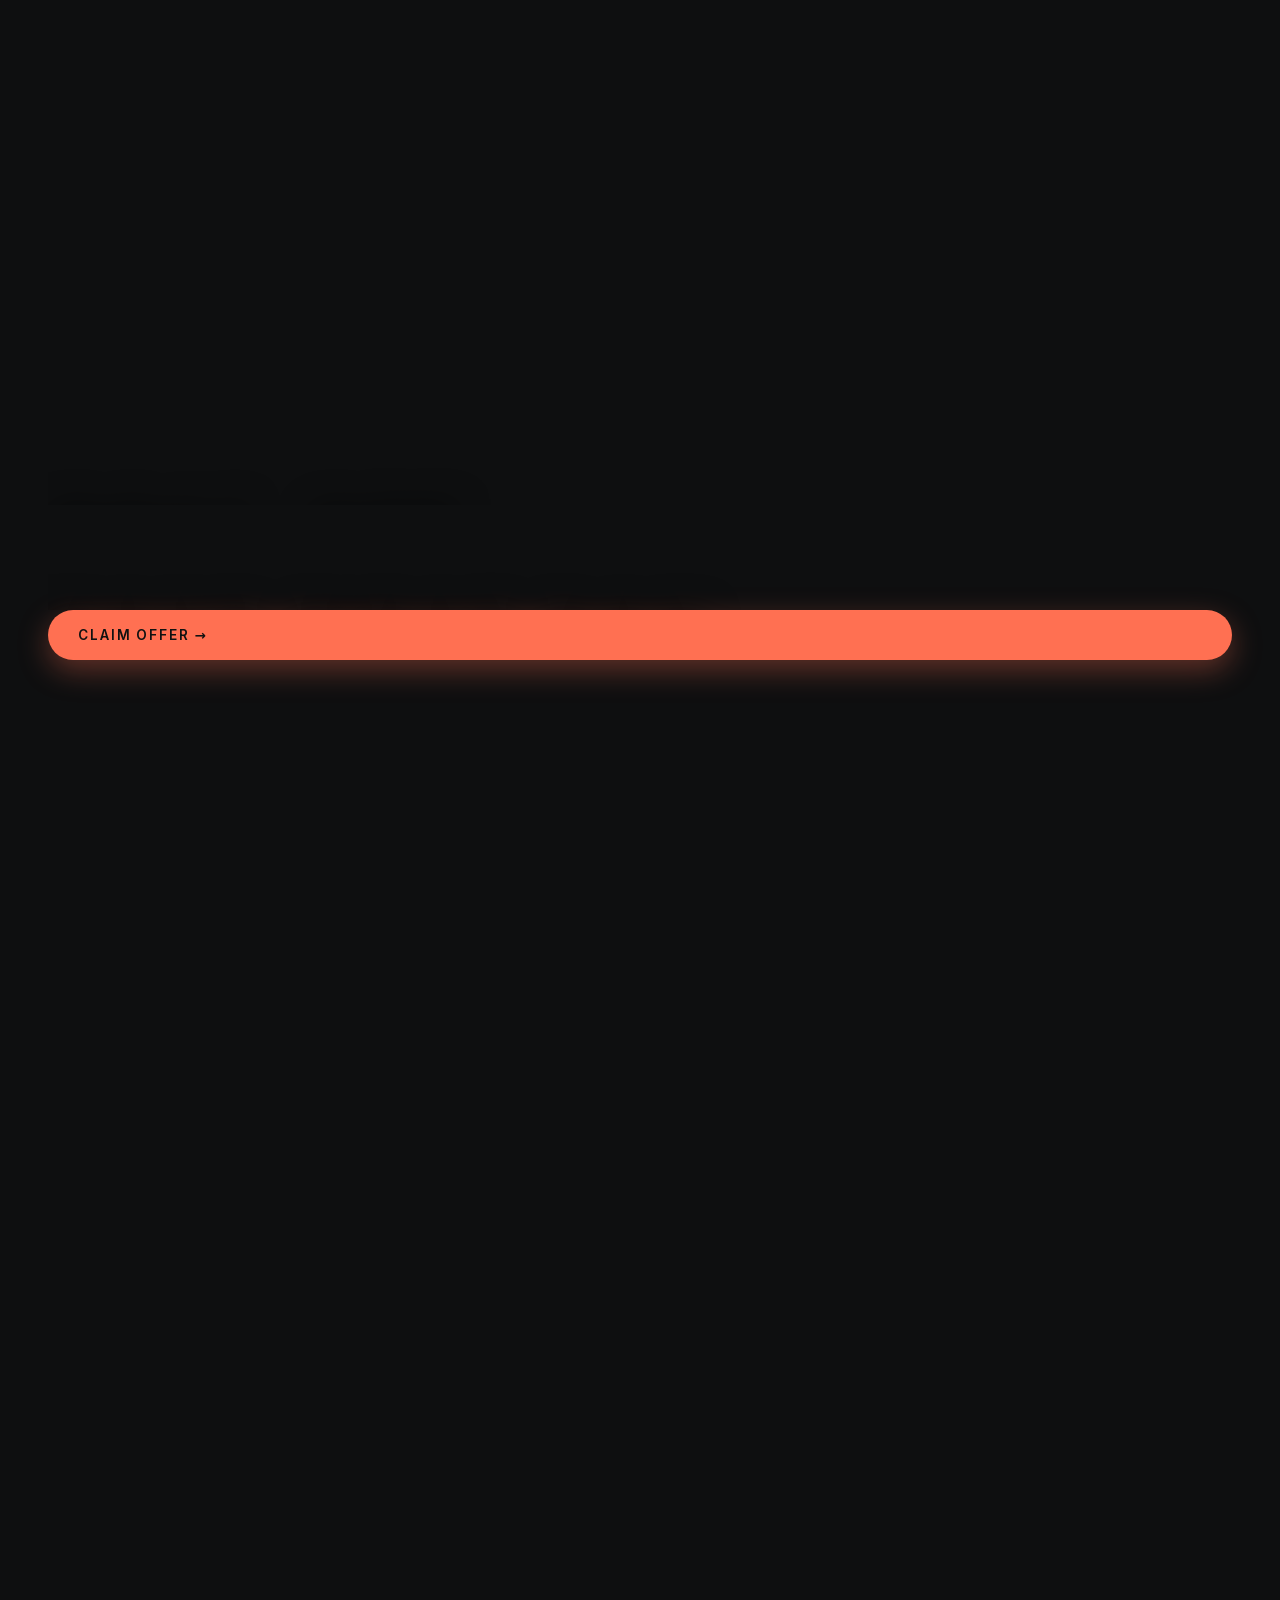
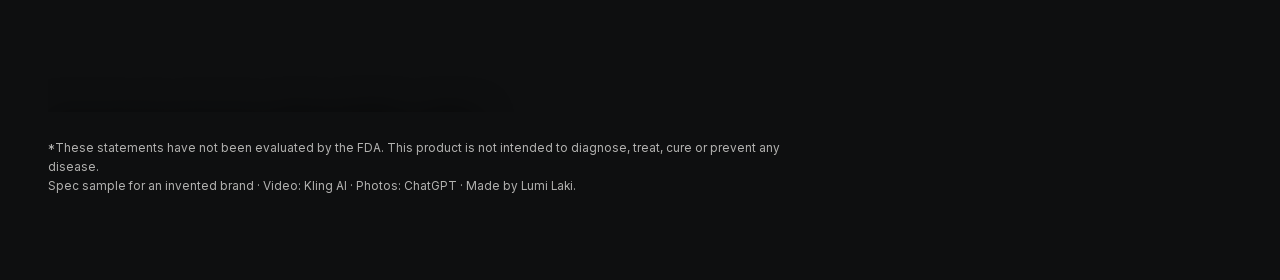
==== commit 20ae71b6: "Portafolio Lumi Laki 2026-11-09" ====
--- a/kineta/index.html
+++ b/kineta/index.html
@@ -13,7 +13,9 @@
 <div id="intro"><div class="logo-rev"><span>KINETA</span></div></div>
 <canvas id="fondo" aria-hidden="true"></canvas>
 <canvas id="polvo" aria-hidden="true"></canvas>
-<video id="vid" src="video/pour-scrub-hd.mp4" muted playsinline preload="auto" aria-hidden="true"></video>
+<video id="vid" muted playsinline webkit-playsinline preload="auto" disablepictureinpicture aria-hidden="true"></video>
+<script>/* celular: video de 720 px con todos los cuadros completos (salta al instante con el scroll) */
+window.KM=innerWidth<700||matchMedia('(pointer:coarse)').matches; (function(){ const v=document.getElementById('vid'), s=KM?'video/pour-scrub-m.mp4':'video/pour-scrub-hd.mp4'; v.poster=KM?'img/pour-first-m.jpg':'img/pour-first.jpg'; window.KSRC=s; if(!location.protocol.startsWith('http')) v.src=s; })();</script>
 <div id="grano" aria-hidden="true"></div><div id="vineta" aria-hidden="true"></div>
 <header class="nav"><a class="marca" href="#top">KINETA</a>
   <nav><a href="#science">Science</a><a href="#how">How it works</a><a href="#shop">Shop</a>
@@ -58,7 +60,8 @@
     <h2 class="gig rev"><span class="ln"><span>KINETA</span></span></h2>
     <p class="legal">*These statements have not been evaluated by the FDA. This product is not intended to diagnose, treat, cure or prevent any disease.<br>Spec sample for an invented brand · Video: Kling AI · Photos: ChatGPT · Made by Lumi Laki.</p></footer>
 </main>
-<script src="js/k.js?v=9"></script>
+<script>/* celular: fotos de 1100 px */ if(window.KM){ document.querySelectorAll('[data-bg]').forEach(e=>e.dataset.bg=e.dataset.bg.replace('img/','img/m/')); document.querySelectorAll('img[src^="img/"]').forEach(e=>e.src=e.getAttribute('src').replace('img/','img/m/')); }</script>
+<script src="js/k.js?v=10"></script>
 <script>
 /* dentro del portafolio: al llegar al final (o al inicio) el scroll sigue en la página principal */
 if (window.parent !== window) addEventListener('wheel', e => {
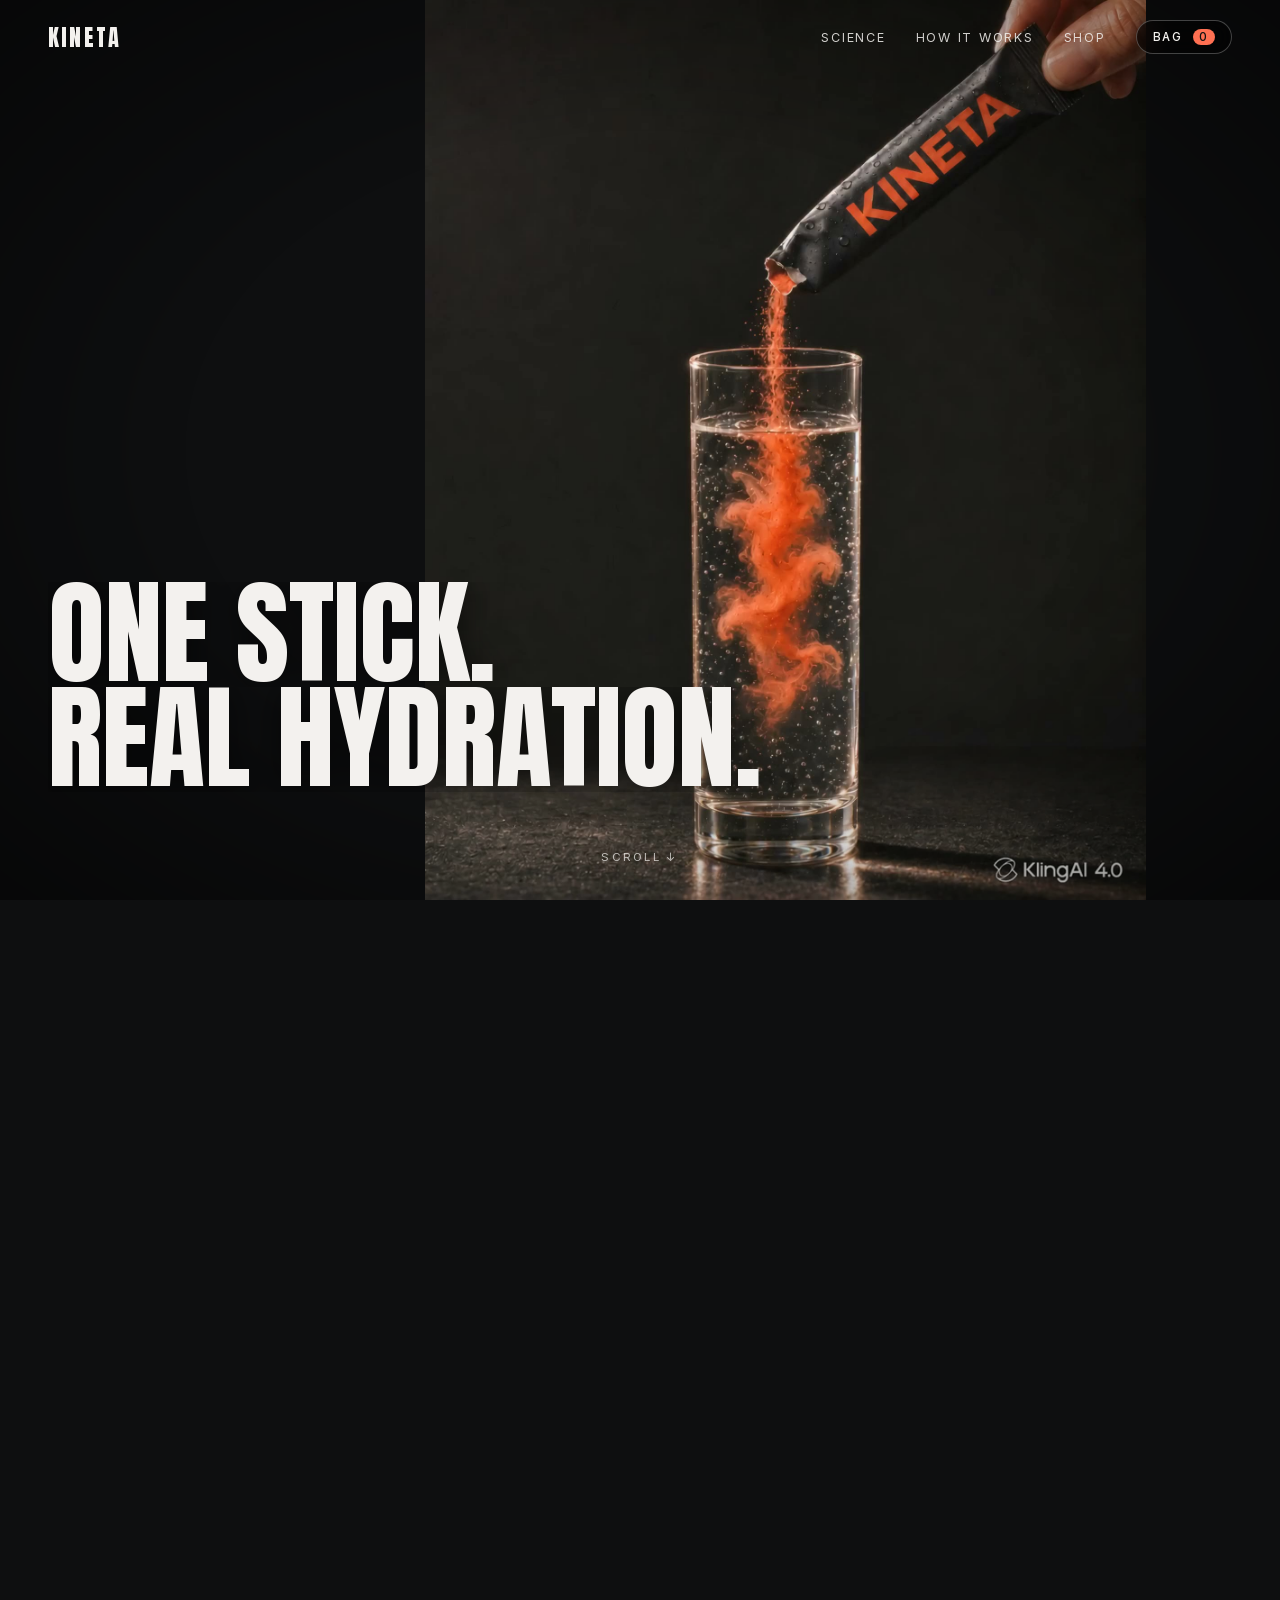
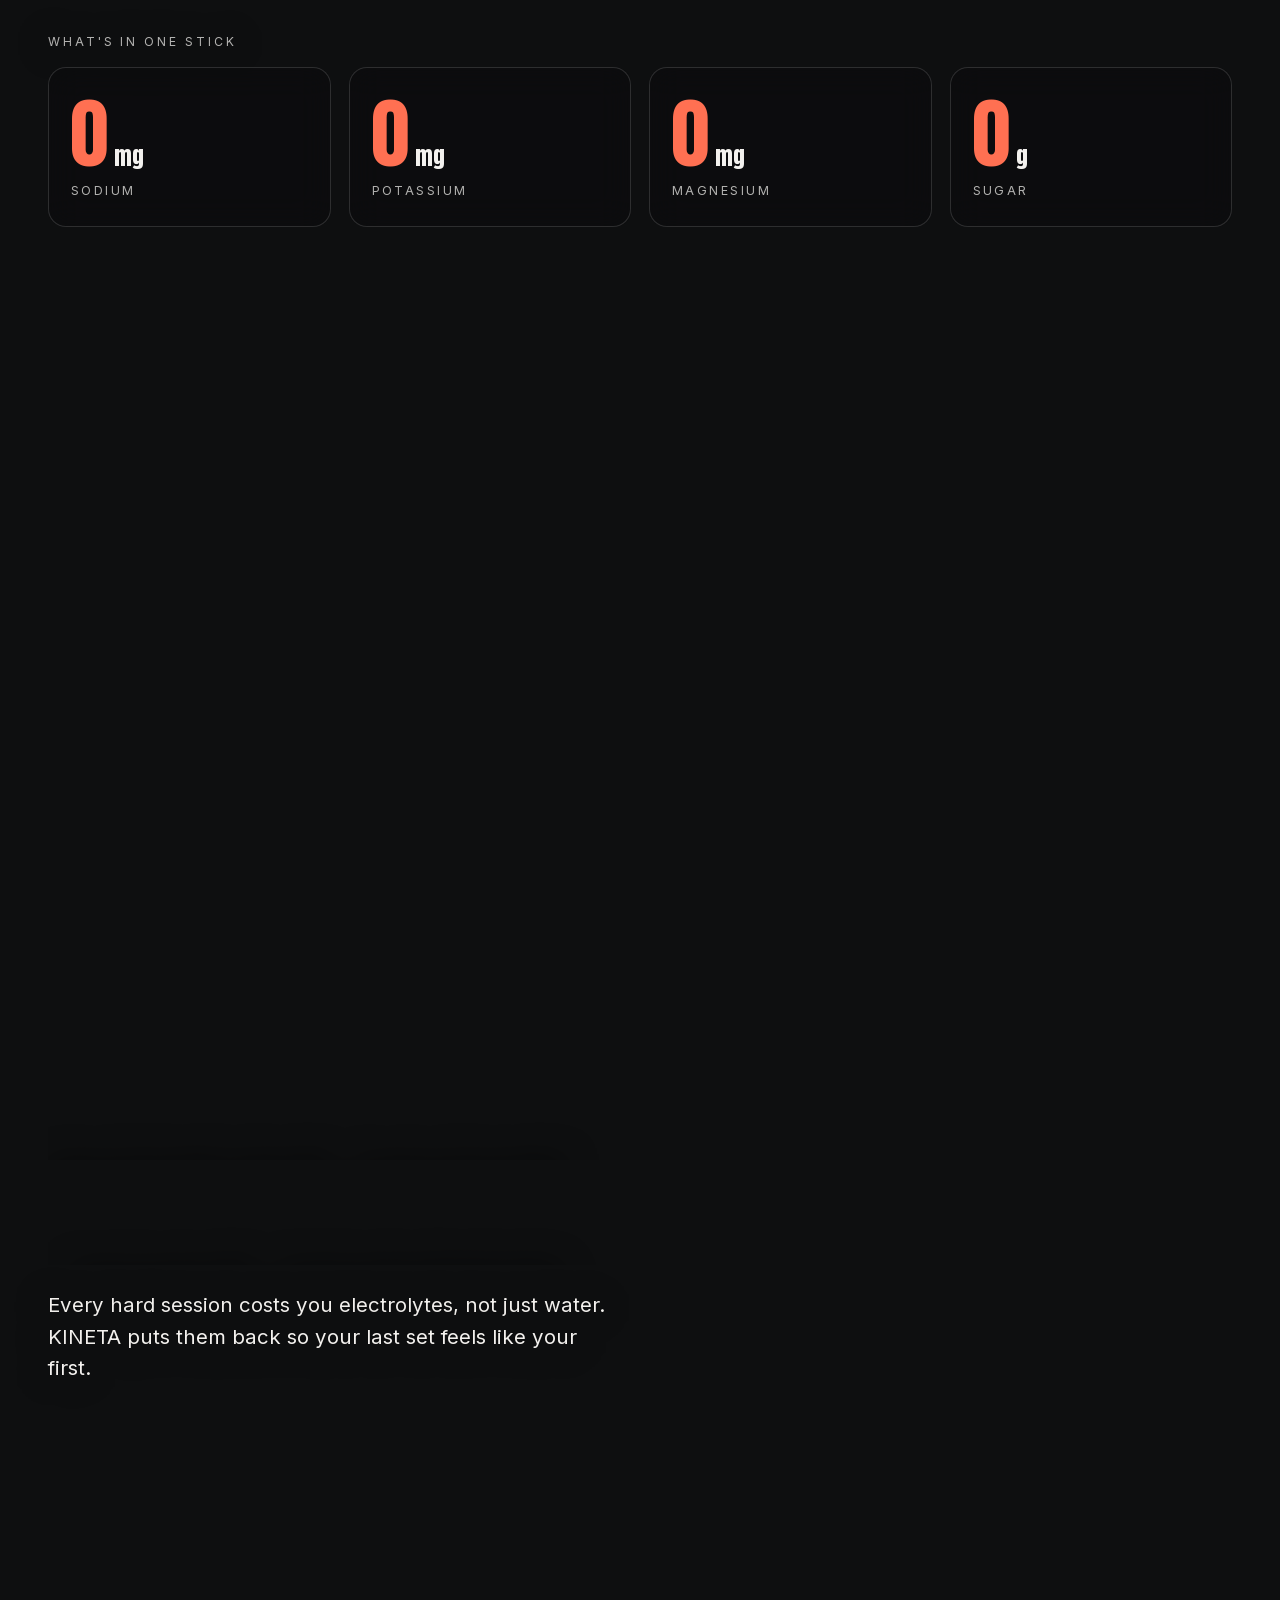
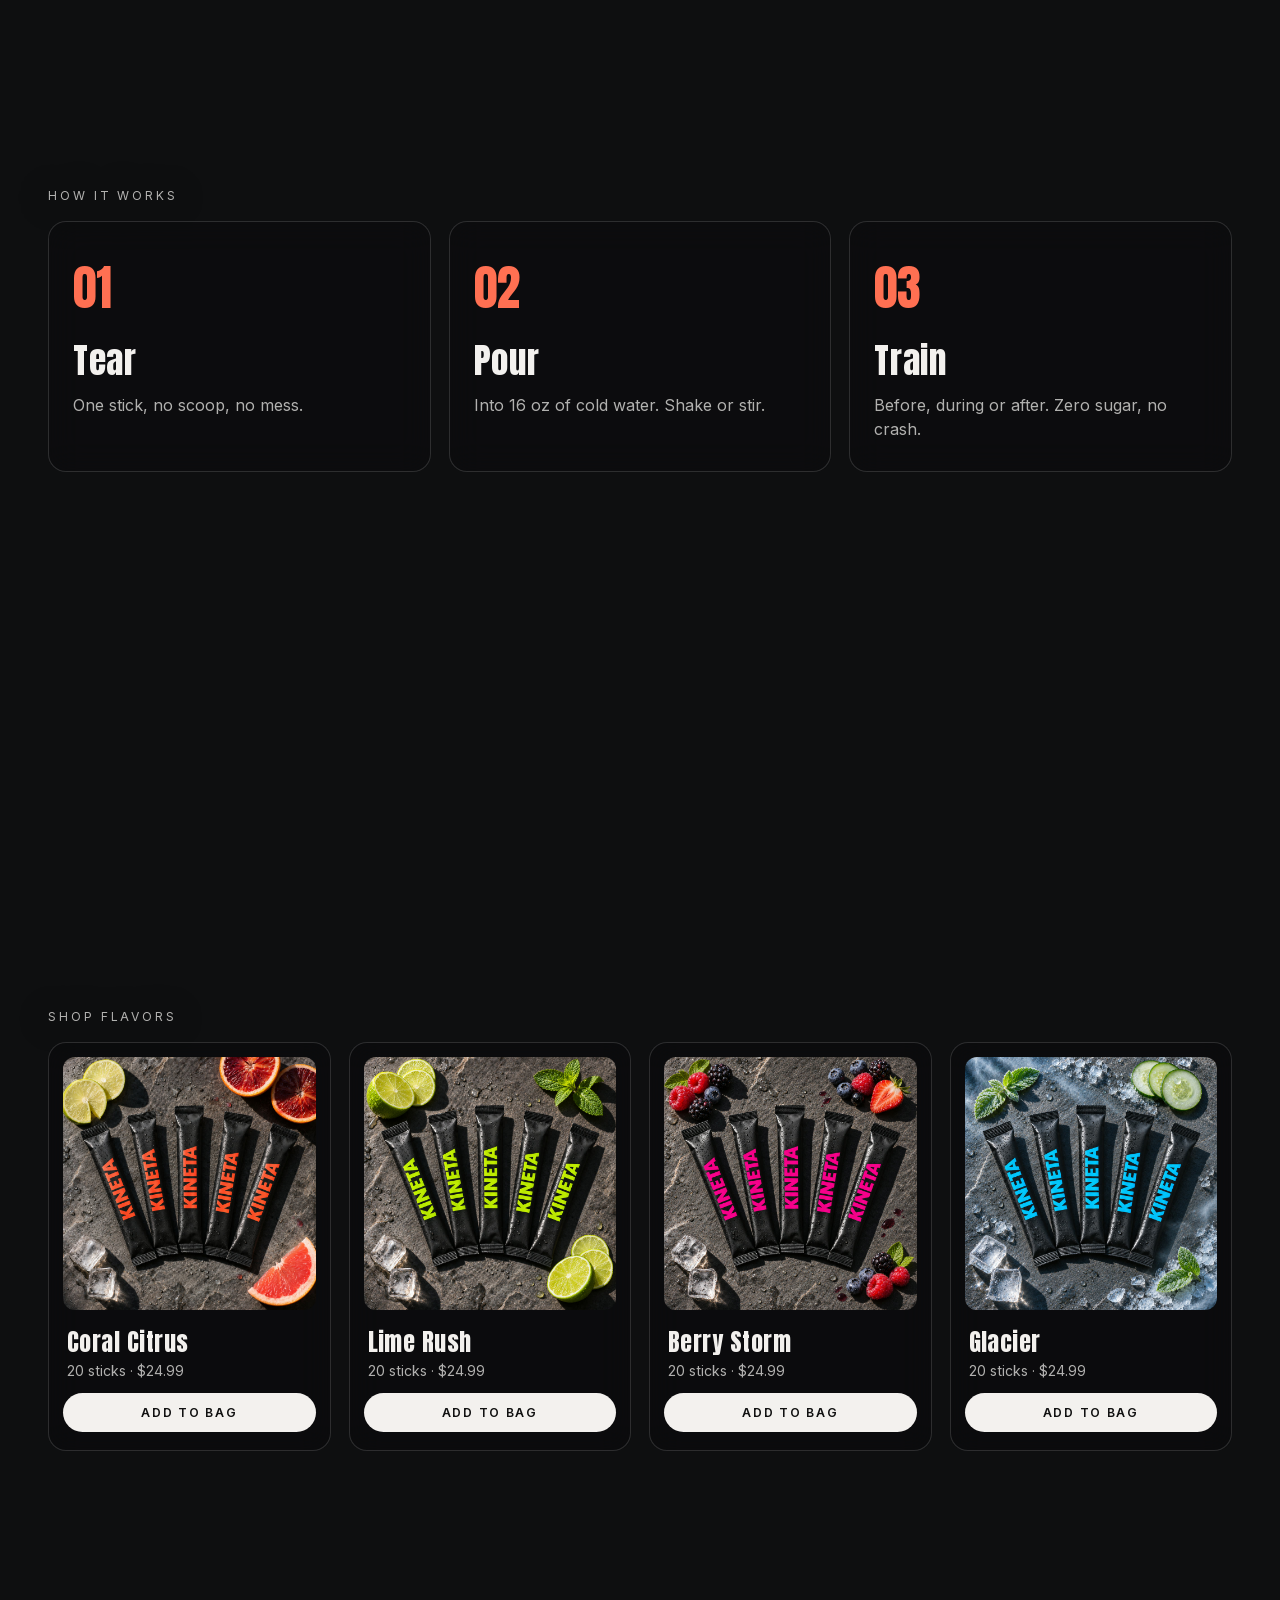
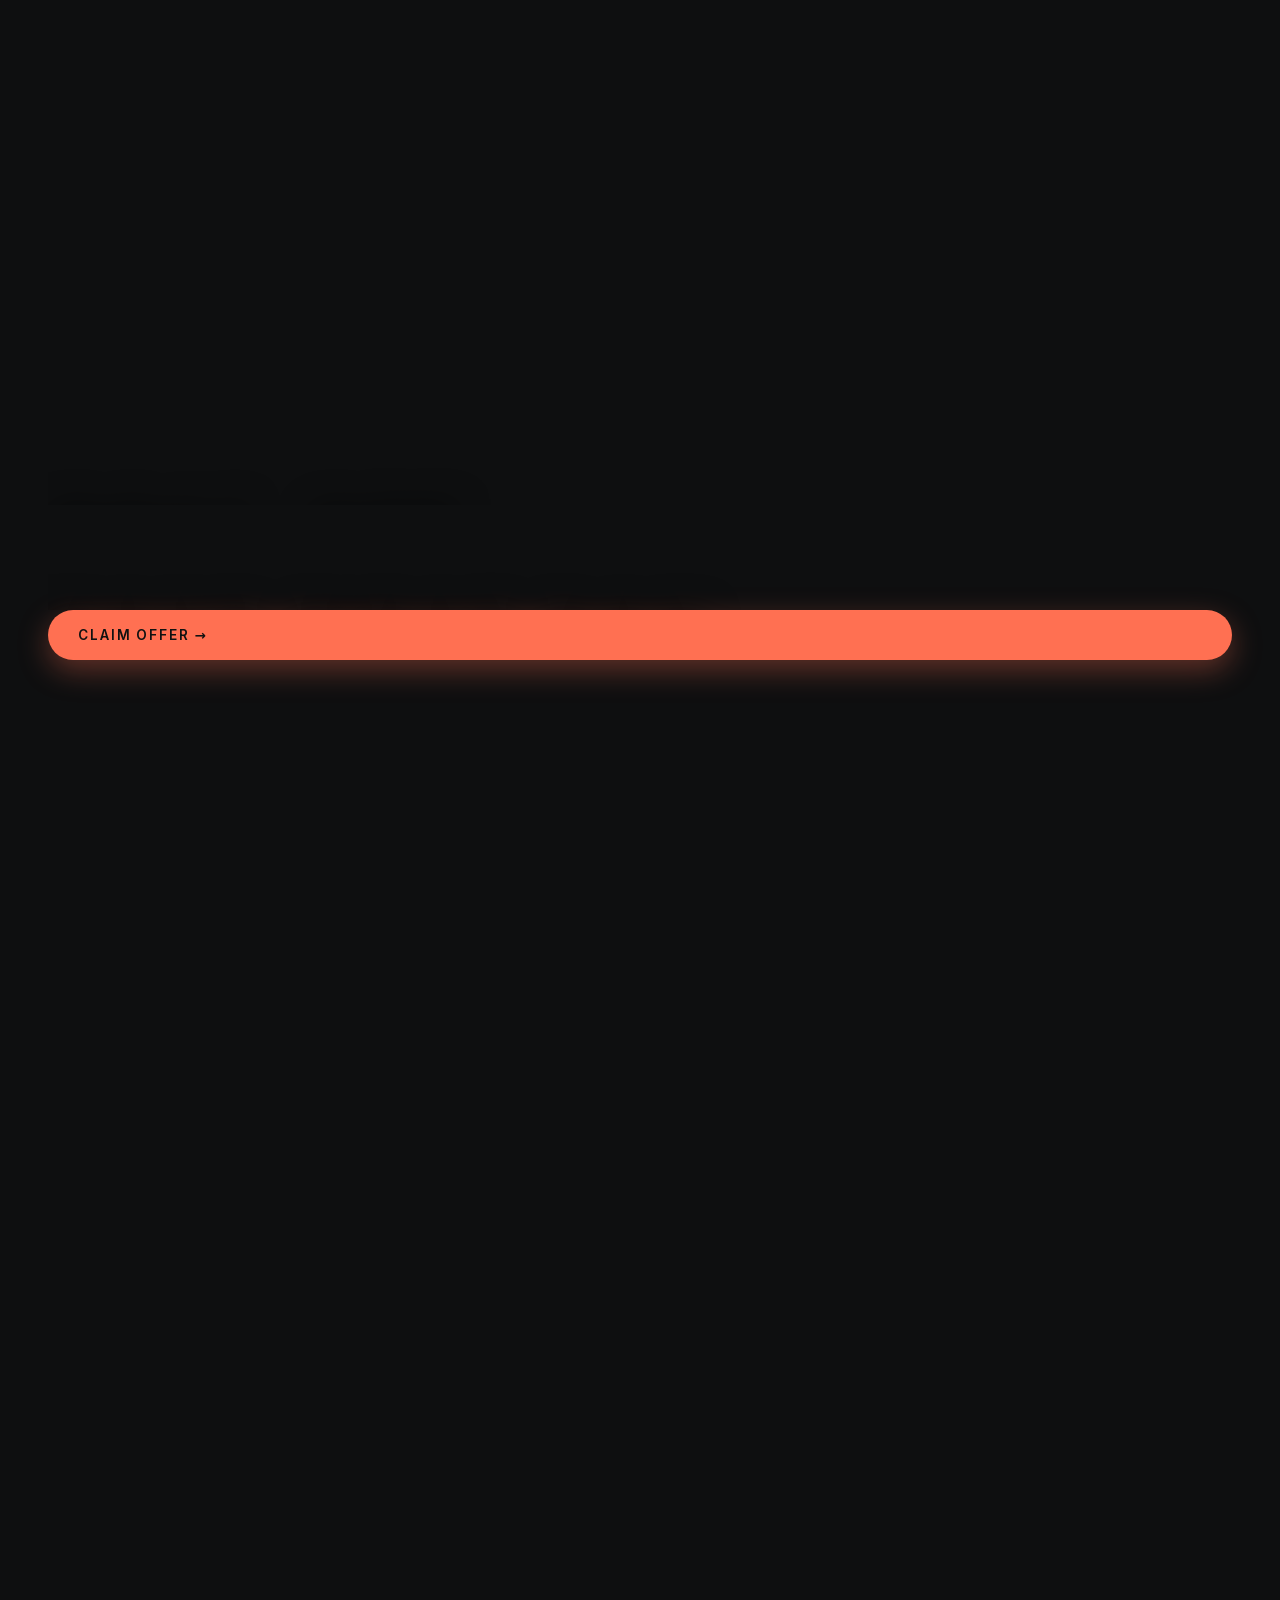
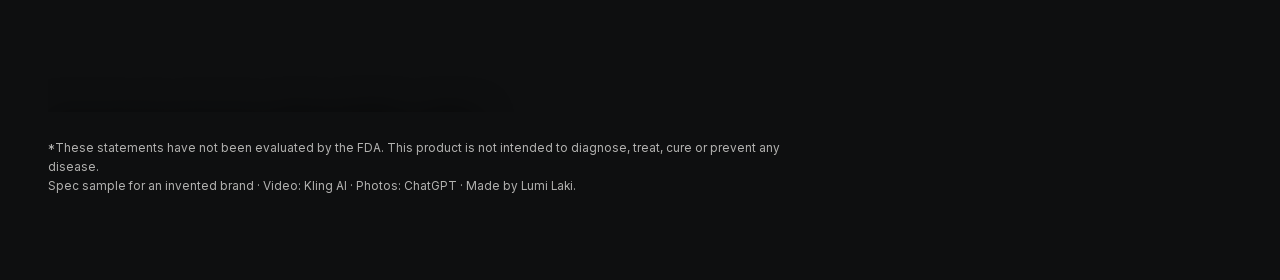
==== commit bd32003f: "Portafolio Lumi Laki 2026-11-11" ====
--- a/kineta/index.html
+++ b/kineta/index.html
@@ -48,10 +48,10 @@
   <section class="plano" id="shop" data-bg="img/k_sticks.jpg" data-pos="center" data-fx="0.5" data-fy="0.5">
     <p class="k rev">Shop flavors</p>
     <div class="grid">
-      <article class="card rev" style="--h:0deg"><div class="ph"><img src="img/k_sticks.jpg" alt="KINETA Coral Citrus sticks"></div><h3>Coral Citrus</h3><p>20 sticks · $24.99</p><button type="button" class="add">Add to bag</button></article>
-      <article class="card rev" style="--h:95deg"><div class="ph"><img src="img/k_sticks.jpg" alt="KINETA Lime Rush sticks"></div><h3>Lime Rush</h3><p>20 sticks · $24.99</p><button type="button" class="add">Add to bag</button></article>
-      <article class="card rev" style="--h:290deg"><div class="ph"><img src="img/k_sticks.jpg" alt="KINETA Berry Storm sticks"></div><h3>Berry Storm</h3><p>20 sticks · $24.99</p><button type="button" class="add">Add to bag</button></article>
-      <article class="card rev" style="--h:200deg"><div class="ph"><img src="img/k_sticks.jpg" alt="KINETA Glacier sticks"></div><h3>Glacier</h3><p>20 sticks · $24.99</p><button type="button" class="add">Add to bag</button></article>
+      <article class="card rev"><div class="ph"><img src="img/k_coral.jpg" alt="KINETA Coral Citrus sticks with fresh fruit" loading="lazy" decoding="async"></div><h3>Coral Citrus</h3><p>20 sticks · $24.99</p><button type="button" class="add">Add to bag</button></article>
+      <article class="card rev"><div class="ph"><img src="img/k_lime.jpg" alt="KINETA Lime Rush sticks with fresh fruit" loading="lazy" decoding="async"></div><h3>Lime Rush</h3><p>20 sticks · $24.99</p><button type="button" class="add">Add to bag</button></article>
+      <article class="card rev"><div class="ph"><img src="img/k_berry.jpg" alt="KINETA Berry Storm sticks with fresh fruit" loading="lazy" decoding="async"></div><h3>Berry Storm</h3><p>20 sticks · $24.99</p><button type="button" class="add">Add to bag</button></article>
+      <article class="card rev"><div class="ph"><img src="img/k_glacier.jpg" alt="KINETA Glacier sticks with fresh fruit" loading="lazy" decoding="async"></div><h3>Glacier</h3><p>20 sticks · $24.99</p><button type="button" class="add">Add to bag</button></article>
     </div></section>
   <section class="plano" data-bg="img/k_track.jpg" data-pos="right" data-fx="0.56" data-fy="0.62">
     <h2 class="gig m rev"><span class="ln"><span>20% OFF</span></span><span class="ln acc"><span>YOUR FIRST BOX</span></span></h2>
--- a/kineta/css/k.css
+++ b/kineta/css/k.css
@@ -51,7 +51,7 @@
 .card{background:rgba(10,10,12,.55);backdrop-filter:blur(16px);-webkit-backdrop-filter:blur(16px);border:1px solid rgba(255,255,255,.14);border-radius:18px;padding:14px 14px 18px;transition:transform .6s cubic-bezier(.16,.84,.24,1),border-color .4s}
 .card:hover{transform:translateY(-8px);border-color:rgba(255,255,255,.4)}
 .card .ph{aspect-ratio:1;overflow:hidden;border-radius:12px}
-.card img{width:100%;height:100%;object-fit:cover;filter:hue-rotate(var(--h));transition:transform 1.2s cubic-bezier(.16,.84,.24,1)}
+.card img{width:100%;height:100%;object-fit:cover;transition:transform 1.2s cubic-bezier(.16,.84,.24,1)}
 .card:hover img{transform:scale(1.08)}
 .card h3{font-family:Anton,sans-serif;font-weight:400;font-size:1.5rem;margin:14px 4px 2px;letter-spacing:.02em}
 .card p{margin:0 4px 14px;color:var(--t2);font-size:.88rem}
